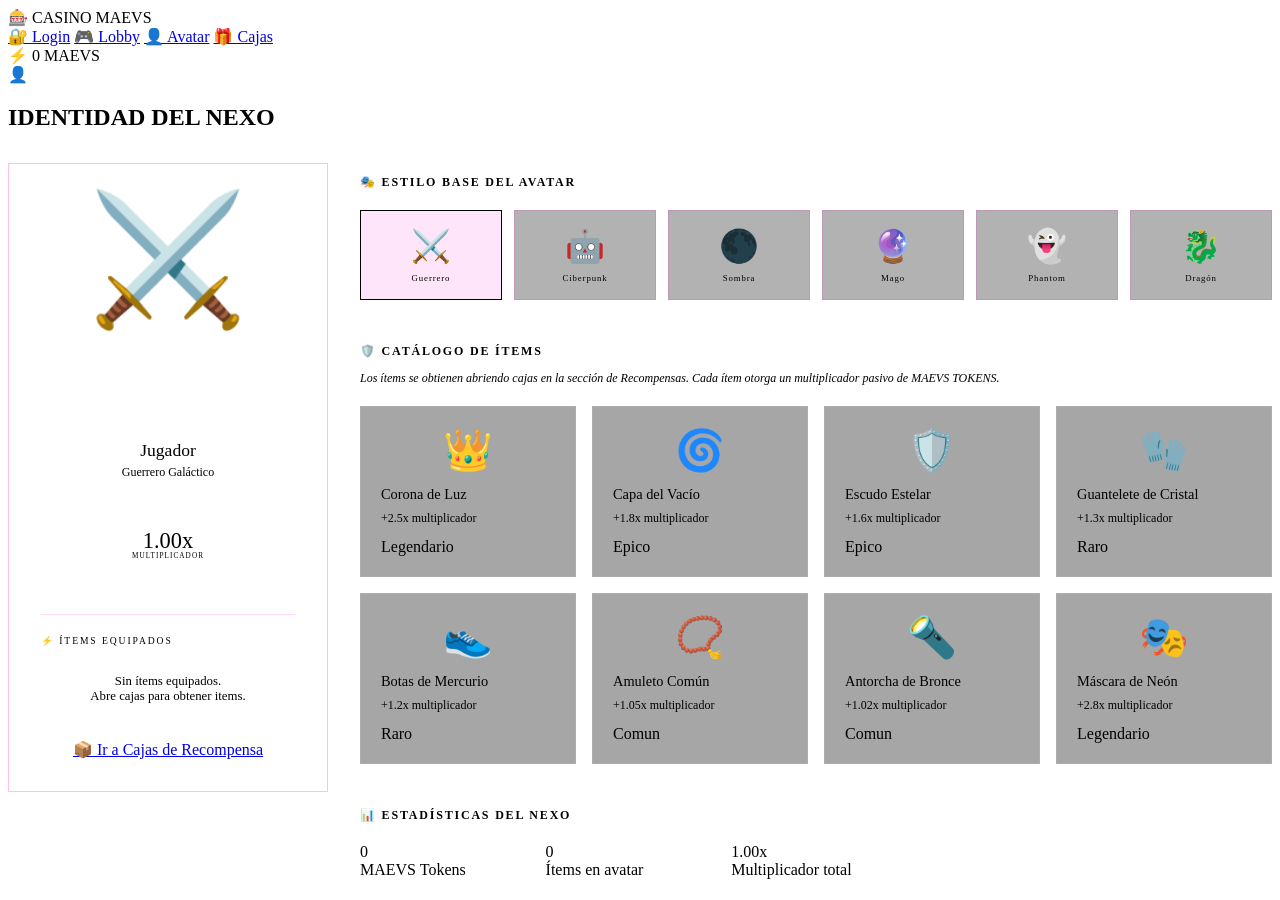
==== Frontend/avatar.html @ ef19ae99 "Add files via upload" ====
<!DOCTYPE html>
<html lang="es">
<head>
  <meta charset="UTF-8" />
  <meta name="viewport" content="width=device-width, initial-scale=1.0" />
  <title>Casino Maevs — Avatar</title>
  <link rel="stylesheet" href="assets/css/main.css" />
  <style>
    .avatar-bg {
      position: fixed; inset: 0; z-index: 0;
      background:
        radial-gradient(ellipse 60% 50% at 30% 20%, rgba(255,0,200,0.07) 0%, transparent 65%),
        radial-gradient(ellipse 50% 40% at 75% 80%, rgba(0,245,255,0.05) 0%, transparent 60%),
        var(--bg-void);
    }

    /* ── AVATAR LAYOUT ── */
    .avatar-layout {
      display: grid;
      grid-template-columns: 320px 1fr;
      gap: 2rem;
      align-items: start;
    }

    @media (max-width: 900px) {
      .avatar-layout { grid-template-columns: 1fr; }
    }

    /* ── AVATAR PREVIEW ── */
    .avatar-preview-card {
      background: var(--bg-card);
      border: 1px solid rgba(255,0,200,0.25);
      border-radius: var(--radius-lg);
      padding: 2rem;
      text-align: center;
      position: sticky;
      top: 80px;
    }

    .avatar-preview-card::before {
      content: '';
      position: absolute; top: 0; left: 0; right: 0; height: 2px;
      background: linear-gradient(90deg, var(--neon-magenta), var(--neon-cyan));
      border-radius: var(--radius-lg) var(--radius-lg) 0 0;
    }

    .avatar-figure {
      width: 180px; height: 220px;
      margin: 0 auto 1.5rem;
      position: relative;
      display: flex; align-items: center; justify-content: center;
    }

    /* SVG-based avatar layers */
    .avatar-svg-wrap {
      width: 100%; height: 100%;
      position: relative;
    }

    .avatar-base {
      font-size: 8rem;
      line-height: 1;
      display: block;
      filter: drop-shadow(0 0 20px var(--neon-magenta));
      animation: avatarFloat 4s ease-in-out infinite;
    }

    @keyframes avatarFloat {
      0%, 100% { transform: translateY(0); }
      50% { transform: translateY(-8px); }
    }

    .avatar-accessory {
      position: absolute;
      font-size: 2.5rem;
      filter: drop-shadow(0 0 10px var(--neon-gold));
    }

    .acc-top    { top: 0; left: 50%; transform: translateX(-50%); }
    .acc-middle { top: 40%; right: 0; }
    .acc-bottom { bottom: 0; left: 50%; transform: translateX(-50%); }

    .avatar-name {
      font-family: var(--font-display);
      font-size: 1.1rem;
      color: var(--neon-magenta);
      text-shadow: var(--shadow-magenta);
      margin-bottom: 0.25rem;
    }

    .avatar-style {
      font-family: var(--font-mono);
      font-size: 0.75rem;
      color: var(--text-dim);
      margin-bottom: 1.25rem;
    }

    /* ── MULTIPLIER RING ── */
    .mult-ring {
      display: inline-flex;
      align-items: center;
      justify-content: center;
      width: 90px; height: 90px;
      border-radius: 50%;
      border: 2px solid var(--neon-gold);
      box-shadow: var(--shadow-gold), inset 0 0 20px rgba(255,215,0,0.06);
      flex-direction: column;
      margin: 0 auto 1.5rem;
    }

    .mult-value {
      font-family: var(--font-mono);
      font-size: 1.4rem;
      color: var(--neon-gold);
      line-height: 1;
    }

    .mult-label {
      font-family: var(--font-display);
      font-size: 0.45rem;
      letter-spacing: 0.15em;
      color: var(--text-dim);
    }

    /* ── EQUIPPED LIST ── */
    .equipped-list {
      text-align: left;
      border-top: 1px solid rgba(255,0,200,0.15);
      padding-top: 1.25rem;
    }

    .equipped-title {
      font-family: var(--font-display);
      font-size: 0.6rem;
      letter-spacing: 0.2em;
      color: var(--text-dim);
      text-transform: uppercase;
      margin-bottom: 0.75rem;
    }

    .equipped-item {
      display: flex; align-items: center; gap: 0.75rem;
      padding: 0.6rem 0.75rem;
      background: rgba(255,0,200,0.04);
      border: 1px solid rgba(255,0,200,0.15);
      border-radius: var(--radius-sm);
      margin-bottom: 0.5rem;
      animation: fadeInUp 0.3s ease;
    }

    .equipped-item-icon { font-size: 1.3rem; }

    .equipped-item-info { flex: 1; }

    .equipped-item-name {
      font-family: var(--font-body);
      font-size: 0.85rem;
      color: var(--text-primary);
    }

    .equipped-item-mult {
      font-family: var(--font-mono);
      font-size: 0.7rem;
      color: var(--neon-magenta);
    }

    .empty-equipped {
      text-align: center;
      color: var(--text-dim);
      font-family: var(--font-mono);
      font-size: 0.8rem;
      padding: 1rem;
    }

    /* ── RIGHT PANEL ── */
    .avatar-right { display: flex; flex-direction: column; gap: 2rem; }

    /* ── STYLE SELECTOR ── */
    .style-grid {
      display: grid;
      grid-template-columns: repeat(auto-fill, minmax(130px, 1fr));
      gap: 0.75rem;
    }

    .style-opt {
      padding: 1rem 0.75rem;
      text-align: center;
      background: rgba(0,0,0,0.3);
      border: 1px solid rgba(255,0,200,0.15);
      border-radius: var(--radius-md);
      cursor: pointer;
      transition: var(--transition);
    }

    .style-opt:hover {
      border-color: rgba(255,0,200,0.5);
      background: rgba(255,0,200,0.05);
      transform: translateY(-3px);
    }

    .style-opt.active {
      border-color: var(--neon-magenta);
      background: rgba(255,0,200,0.1);
      box-shadow: var(--shadow-magenta);
    }

    .style-emoji { font-size: 2rem; display: block; margin-bottom: 0.5rem; }
    .style-name {
      font-family: var(--font-display);
      font-size: 0.55rem;
      letter-spacing: 0.1em;
      color: var(--text-secondary);
    }

    .style-opt.active .style-name { color: var(--neon-magenta); }

    /* ── LOOT CATALOG ── */
    .loot-grid {
      display: grid;
      grid-template-columns: repeat(auto-fill, minmax(200px, 1fr));
      gap: 1rem;
    }

    .loot-item {
      background: rgba(0,0,0,0.35);
      border-radius: var(--radius-md);
      padding: 1.25rem;
      border: 1px solid rgba(255,255,255,0.07);
      transition: var(--transition);
      position: relative;
    }

    .loot-item:hover {
      transform: translateY(-4px);
      box-shadow: var(--shadow-cyan);
      border-color: rgba(0,245,255,0.3);
    }

    .loot-item.legendario:hover { box-shadow: var(--shadow-gold); border-color: rgba(255,215,0,0.4); }
    .loot-item.epico:hover { box-shadow: var(--shadow-magenta); border-color: rgba(255,0,200,0.4); }

    .loot-icon { font-size: 2.5rem; text-align: center; display: block; margin-bottom: 0.75rem; }
    .loot-name { font-size: 0.9rem; color: var(--text-primary); margin-bottom: 0.5rem; }
    .loot-mult {
      font-family: var(--font-mono);
      font-size: 0.75rem;
      color: var(--neon-gold);
      margin-bottom: 0.75rem;
    }

    .info-note {
      font-family: var(--font-mono);
      font-size: 0.75rem;
      color: var(--text-dim);
      font-style: italic;
    }
  </style>
</head>
<body>

  <div class="avatar-bg"></div>
  <div class="grid-bg"></div>
  <div id="toast-container"></div>

  <nav class="navbar">
    <span class="navbar-logo">🎰 CASINO <span>MAEVS</span></span>
    <div class="navbar-links">
      <a href="index.html" class="nav-link">🔐 Login</a>
      <a href="lobby.html" class="nav-link">🎮 Lobby</a>
      <a href="avatar.html" class="nav-link active">👤 Avatar</a>
      <a href="rewards.html" class="nav-link">🎁 Cajas</a>
    </div>
    <div class="navbar-tokens">⚡ <span id="nav-tokens">0</span> MAEVS</div>
  </nav>

  <div class="page-content">

    <div class="section-header" style="margin-bottom:2rem;">
      <div class="section-icon">👤</div>
      <h2>IDENTIDAD DEL NEXO</h2>
    </div>

    <div class="avatar-layout">

      <!-- LEFT: Avatar Preview -->
      <div class="avatar-preview-card fade-in">
        <div class="avatar-figure">
          <div class="avatar-svg-wrap">
            <span class="avatar-base" id="avatar-emoji">⚔️</span>
            <span class="avatar-accessory acc-top"    id="acc-top"></span>
            <span class="avatar-accessory acc-middle" id="acc-mid"></span>
            <span class="avatar-accessory acc-bottom" id="acc-bot"></span>
          </div>
        </div>

        <div class="avatar-name" id="avatar-username">Jugador</div>
        <div class="avatar-style" id="avatar-style-label">Guerrero Galáctico</div>

        <div class="mult-ring">
          <div class="mult-value" id="mult-display">1.00x</div>
          <div class="mult-label">MULTIPLICADOR</div>
        </div>

        <div class="equipped-list">
          <div class="equipped-title">⚡ Ítems equipados</div>
          <div id="equipped-items-list">
            <div class="empty-equipped">Sin ítems equipados.<br/>Abre cajas para obtener items.</div>
          </div>
        </div>

        <div style="margin-top:1.25rem;">
          <a href="rewards.html" class="btn btn-gold" style="width:100%;justify-content:center;">
            📦 Ir a Cajas de Recompensa
          </a>
        </div>
      </div>

      <!-- RIGHT: Customization -->
      <div class="avatar-right">

        <!-- Style Selector -->
        <div class="card card-magenta fade-in">
          <h3 style="color:var(--neon-magenta);margin-bottom:1.25rem;font-size:0.75rem;letter-spacing:0.15em;">
            🎭 ESTILO BASE DEL AVATAR
          </h3>
          <div class="style-grid">
            <div class="style-opt active" data-style="Guerrero Galáctico" data-emoji="⚔️" onclick="selectStyle(this)">
              <span class="style-emoji">⚔️</span>
              <div class="style-name">Guerrero</div>
            </div>
            <div class="style-opt" data-style="Ciberpunk" data-emoji="🤖" onclick="selectStyle(this)">
              <span class="style-emoji">🤖</span>
              <div class="style-name">Ciberpunk</div>
            </div>
            <div class="style-opt" data-style="Sombra del Vacío" data-emoji="🌑" onclick="selectStyle(this)">
              <span class="style-emoji">🌑</span>
              <div class="style-name">Sombra</div>
            </div>
            <div class="style-opt" data-style="Mago Cuántico" data-emoji="🔮" onclick="selectStyle(this)">
              <span class="style-emoji">🔮</span>
              <div class="style-name">Mago</div>
            </div>
            <div class="style-opt" data-style="Neon Phantom" data-emoji="👻" onclick="selectStyle(this)">
              <span class="style-emoji">👻</span>
              <div class="style-name">Phantom</div>
            </div>
            <div class="style-opt" data-style="Dragón Digital" data-emoji="🐉" onclick="selectStyle(this)">
              <span class="style-emoji">🐉</span>
              <div class="style-name">Dragón</div>
            </div>
          </div>
        </div>

        <!-- Item Catalog -->
        <div class="card fade-in" style="animation-delay:0.1s;">
          <h3 style="color:var(--neon-cyan);margin-bottom:0.5rem;font-size:0.75rem;letter-spacing:0.15em;">
            🛡️ CATÁLOGO DE ÍTEMS
          </h3>
          <p class="info-note" style="margin-bottom:1.25rem;">
            Los ítems se obtienen abriendo cajas en la sección de Recompensas. Cada ítem otorga un multiplicador pasivo de MAEVS TOKENS.
          </p>
          <div class="loot-grid" id="loot-catalog">
            <!-- Populated by JS -->
          </div>
        </div>

        <!-- Stats -->
        <div class="card fade-in" style="animation-delay:0.2s;">
          <h3 style="color:var(--neon-cyan);margin-bottom:1.25rem;font-size:0.75rem;letter-spacing:0.15em;">
            📊 ESTADÍSTICAS DEL NEXO
          </h3>
          <div style="display:grid;grid-template-columns:repeat(auto-fill,minmax(140px,1fr));gap:1rem;">
            <div class="stat-box"><div class="stat-value" id="stat-tokens">0</div><div class="stat-label">MAEVS Tokens</div></div>
            <div class="stat-box"><div class="stat-value" id="stat-items-count">0</div><div class="stat-label">Ítems en avatar</div></div>
            <div class="stat-box"><div class="stat-value" id="stat-mult-stat">1.00x</div><div class="stat-label">Multiplicador total</div></div>
          </div>
        </div>

      </div>
    </div>
  </div>

  <script>
    const API = 'http://localhost:5000';

    function toast(msg, type='info') {
      const t = document.createElement('div');
      t.className = `toast toast-${type}`;
      t.textContent = msg;
      document.getElementById('toast-container').appendChild(t);
      setTimeout(() => t.remove(), 3500);
    }

    const lootPool = [
      { nombre: 'Corona de Luz',        rareza: 'Legendario', mult: 2.50, emoji: '👑' },
      { nombre: 'Capa del Vacío',        rareza: 'Epico',      mult: 1.80, emoji: '🌀' },
      { nombre: 'Escudo Estelar',        rareza: 'Epico',      mult: 1.60, emoji: '🛡️' },
      { nombre: 'Guantelete de Cristal', rareza: 'Raro',       mult: 1.30, emoji: '🧤' },
      { nombre: 'Botas de Mercurio',     rareza: 'Raro',       mult: 1.20, emoji: '👟' },
      { nombre: 'Amuleto Común',         rareza: 'Comun',      mult: 1.05, emoji: '📿' },
      { nombre: 'Antorcha de Bronce',    rareza: 'Comun',      mult: 1.02, emoji: '🔦' },
      { nombre: 'Máscara de Neón',       rareza: 'Legendario', mult: 2.80, emoji: '🎭' },
    ];

    function renderCatalog() {
      document.getElementById('loot-catalog').innerHTML = lootPool.map(item => `
        <div class="loot-item ${item.rareza.toLowerCase()}">
          <span class="loot-icon">${item.emoji}</span>
          <div class="loot-name">${item.nombre}</div>
          <div class="loot-mult">+${item.mult}x multiplicador</div>
          <span class="badge badge-${item.rareza.toLowerCase()}">${item.rareza}</span>
        </div>
      `).join('');
    }

    async function loadUser() {
      try {
        const res = await fetch(`${API}/api/usuario`);
        if (!res.ok) return;
        const d = await res.json();

        document.getElementById('nav-tokens').textContent    = d.tokens.toLocaleString();
        document.getElementById('avatar-username').textContent = d.username;
        document.getElementById('avatar-style-label').textContent = d.avatarEstilo;
        document.getElementById('stat-tokens').textContent     = d.tokens.toLocaleString();
        document.getElementById('stat-items-count').textContent = d.itemsEquipados.length;

        const mult = (1 + d.multiplicador).toFixed(2) + 'x';
        document.getElementById('mult-display').textContent    = mult;
        document.getElementById('stat-mult-stat').textContent  = mult;

        // Match style emoji
        const styleMap = { 'Guerrero Galáctico':'⚔️', 'Ciberpunk':'🤖', 'Sombra del Vacío':'🌑', 'Mago Cuántico':'🔮', 'Neon Phantom':'👻', 'Dragón Digital':'🐉' };
        document.getElementById('avatar-emoji').textContent = styleMap[d.avatarEstilo] || '⚔️';

        // Equipped items
        if (d.itemsEquipados.length > 0) {
          const accIcons = ['acc-top','acc-mid','acc-bot'];
          const emojiMap = { 'Corona':'👑', 'Capa':'🌀', 'Escudo':'🛡️', 'Guantelete':'🧤', 'Botas':'👟', 'Amuleto':'📿', 'Antorcha':'🔦', 'Máscara':'🎭' };

          d.itemsEquipados.forEach((item, i) => {
            const emoji = Object.entries(emojiMap).find(([k]) => item.includes(k))?.[1] || '✨';
            if (i < 3) document.getElementById(accIcons[i]).textContent = emoji;
          });

          document.getElementById('equipped-items-list').innerHTML = d.itemsEquipados.map(item => {
            const found = lootPool.find(l => item.includes(l.nombre));
            return `<div class="equipped-item">
              <span class="equipped-item-icon">${found?.emoji || '✨'}</span>
              <div class="equipped-item-info">
                <div class="equipped-item-name">${found?.nombre || item}</div>
                <div class="equipped-item-mult">+${found?.mult || '?'}x mult</div>
              </div>
              ${found ? `<span class="badge badge-${found.rareza.toLowerCase()}">${found.rareza}</span>` : ''}
            </div>`;
          }).join('');
        }

        // Mark active style
        document.querySelectorAll('.style-opt').forEach(opt => {
          opt.classList.toggle('active', opt.dataset.style === d.avatarEstilo);
        });
      } catch { /* offline */ }
    }

    function selectStyle(el) {
      document.querySelectorAll('.style-opt').forEach(o => o.classList.remove('active'));
      el.classList.add('active');
      const emoji = el.dataset.emoji;
      const name  = el.dataset.style;
      document.getElementById('avatar-emoji').textContent = emoji;
      document.getElementById('avatar-style-label').textContent = name;
      toast(`✅ Estilo "${name}" seleccionado`, 'success');
    }

    renderCatalog();
    loadUser();
  </script>
</body>
</html>
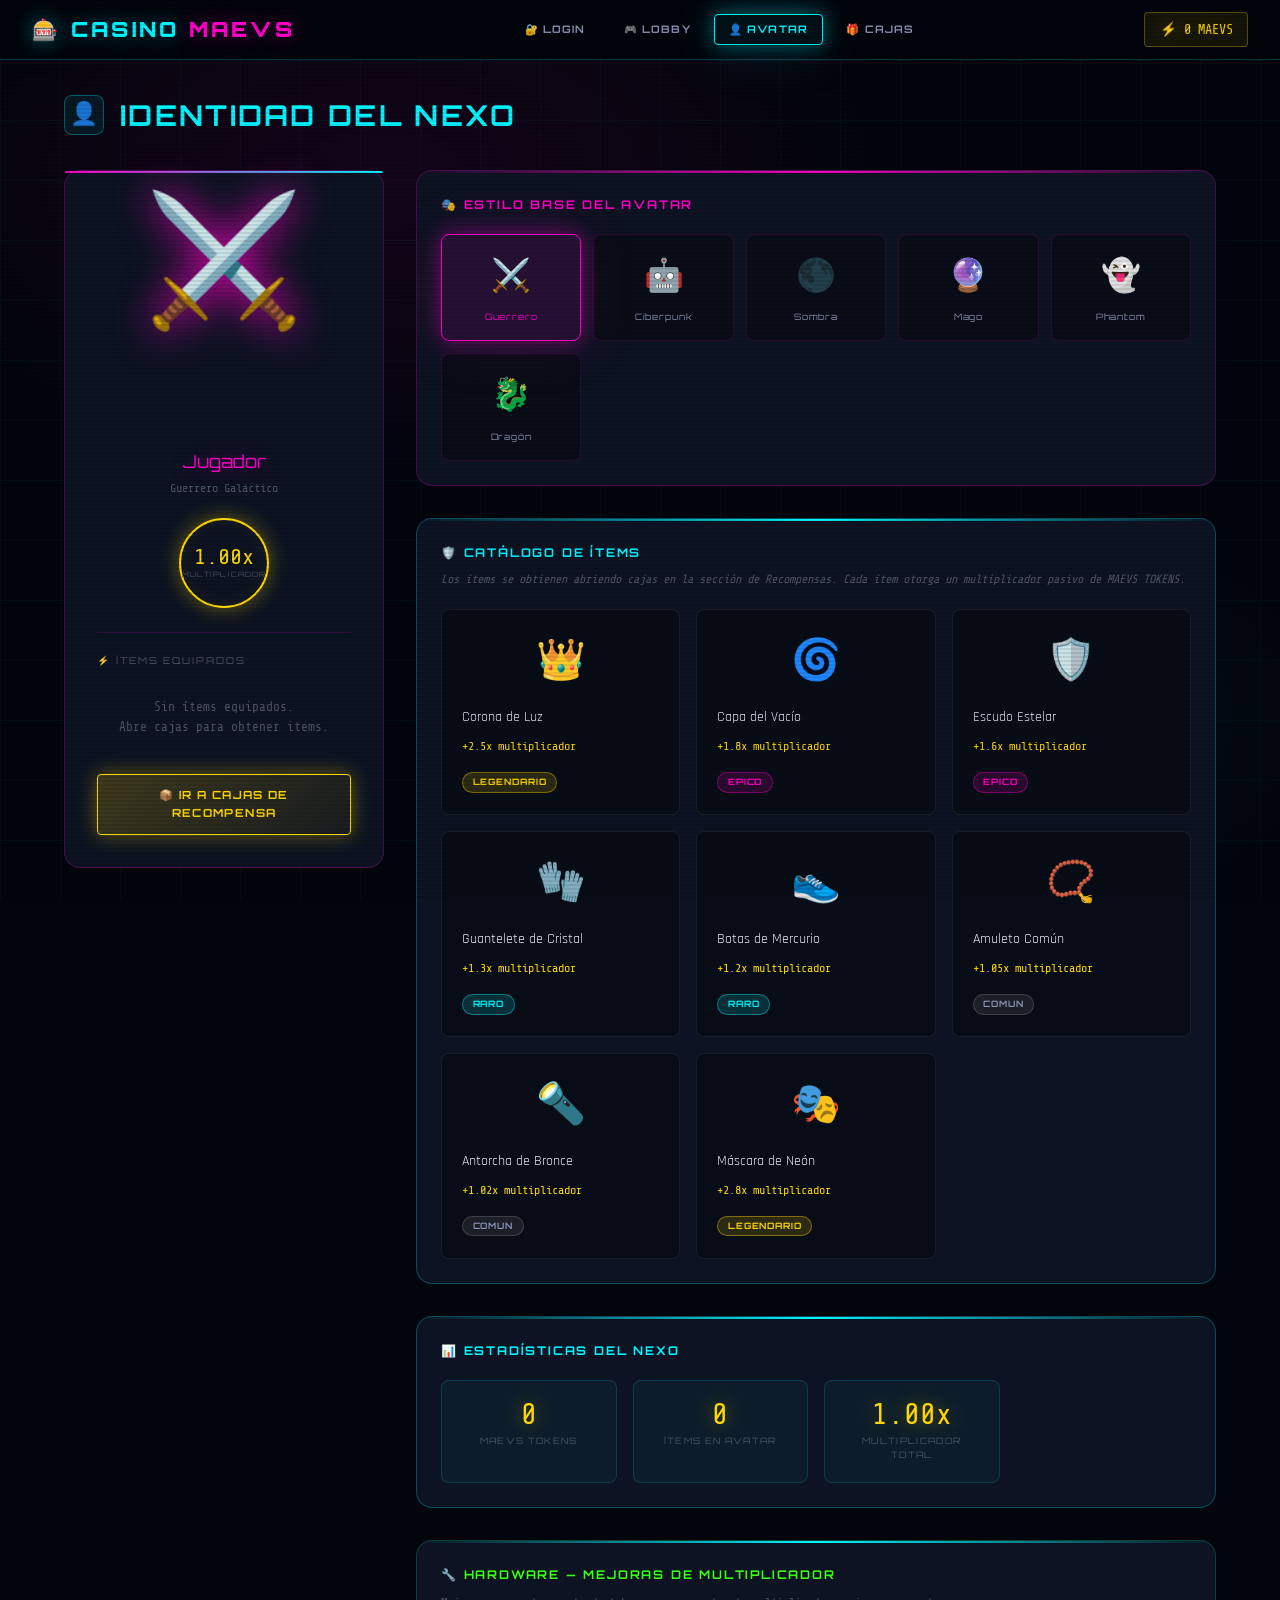
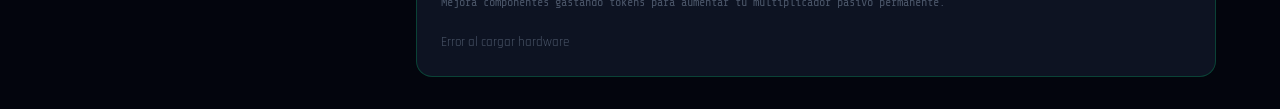
==== commit 5e678590: "Implement hardware upgrades section in avatar.html Added hardware upgrades section with functionalit" ====
--- a/Frontend/avatar.html
+++ b/Frontend/avatar.html
@@ -254,6 +254,24 @@
       color: var(--text-dim);
       font-style: italic;
     }
+
+    /* ── HARDWARE CARD ── */
+    .hw-item {
+      background: rgba(0,255,136,0.03);
+      border: 1px solid rgba(0,255,136,0.15);
+      border-radius: var(--radius-md);
+      padding: 0.9rem 1rem;
+      display: flex; align-items: center; gap: 0.75rem; flex-wrap: wrap;
+    }
+    .hw-icon { font-size: 1.5rem; flex-shrink: 0; }
+    .hw-info { flex: 1; min-width: 120px; }
+    .hw-name { font-family: var(--font-display); font-size: 0.72rem; letter-spacing: 0.08em; color: var(--neon-green); margin-bottom: 3px; }
+    .hw-level { font-family: var(--font-mono); font-size: 0.68rem; color: var(--text-secondary); }
+    .hw-bonus { font-family: var(--font-mono); font-size: 0.75rem; color: var(--neon-gold); }
+    .hw-track { flex: 1; min-width: 80px; }
+    .hw-bar { height: 5px; background: rgba(0,255,136,0.1); border-radius: 3px; overflow: hidden; }
+    .hw-fill { height: 100%; background: linear-gradient(90deg, var(--neon-green), var(--neon-cyan)); border-radius: 3px; transition: width 0.4s ease; }
+    .hw-cost { font-family: var(--font-mono); font-size: 0.62rem; color: var(--text-dim); margin-top: 3px; }
   </style>
 </head>
 <body>
@@ -373,6 +391,19 @@
             <div class="stat-box"><div class="stat-value" id="stat-tokens">0</div><div class="stat-label">MAEVS Tokens</div></div>
             <div class="stat-box"><div class="stat-value" id="stat-items-count">0</div><div class="stat-label">Ítems en avatar</div></div>
             <div class="stat-box"><div class="stat-value" id="stat-mult-stat">1.00x</div><div class="stat-label">Multiplicador total</div></div>
+          </div>
+        </div>
+
+        <!-- Hardware Upgrades (NUEVO) -->
+        <div class="card fade-in" style="animation-delay:0.3s; border-color:rgba(0,255,136,0.2);">
+          <h3 style="color:var(--neon-green);margin-bottom:0.5rem;font-size:0.75rem;letter-spacing:0.15em;">
+            🔧 HARDWARE — Mejoras de Multiplicador
+          </h3>
+          <p style="font-family:var(--font-mono);font-size:0.75rem;color:var(--text-dim);margin-bottom:1.25rem;">
+            Mejora componentes gastando tokens para aumentar tu multiplicador pasivo permanente.
+          </p>
+          <div id="hardware-list" style="display:flex;flex-direction:column;gap:0.75rem;">
+            <div style="color:var(--text-dim);font-size:0.8rem;">⟳ Cargando componentes...</div>
           </div>
         </div>
 
@@ -473,8 +504,57 @@
       toast(`✅ Estilo "${name}" seleccionado`, 'success');
     }
 
+    // ── HARDWARE ──
+    async function loadHardware() {
+      try {
+        const res = await fetch(`${API}/api/hardware/componentes`);
+        if (!res.ok) return;
+        const componentes = await res.json();
+        const container = document.getElementById('hardware-list');
+        if (!componentes.length) {
+          container.innerHTML = '<div style="color:var(--text-dim);font-size:0.8rem;">Sin componentes disponibles</div>';
+          return;
+        }
+        const hwIcons = ['🖥️', '⚙️', '💾'];
+        container.innerHTML = componentes.map((c, i) => {
+          const pct = Math.round((c.nivel / c.nivelMaximo) * 100);
+          const maxed = c.nivel >= c.nivelMaximo;
+          return `
+            <div class="hw-item">
+              <span class="hw-icon">${hwIcons[i] || '🔧'}</span>
+              <div class="hw-info">
+                <div class="hw-name">${c.nombre}</div>
+                <div class="hw-level">Nivel ${c.nivel} / ${c.nivelMaximo}</div>
+                <div class="hw-bonus">+${(c.bonus * 100).toFixed(0)}% bonus</div>
+              </div>
+              <div class="hw-track">
+                <div class="hw-bar"><div class="hw-fill" style="width:${pct}%"></div></div>
+                <div class="hw-cost">${maxed ? '✅ Nivel máximo' : `Costo: ${Math.round(c.costoProxima)} tokens`}</div>
+              </div>
+              ${!maxed ? `<button class="btn btn-cyan btn-sm" style="flex-shrink:0;" onclick="mejorarHardware(${c.id})">▲ MEJORAR</button>` : '<span style="color:var(--neon-gold);font-size:0.65rem;font-family:var(--font-display);">MAX</span>'}
+            </div>
+          `;
+        }).join('');
+      } catch { document.getElementById('hardware-list').innerHTML = '<div style="color:var(--text-dim);font-size:0.8rem;">Error al cargar hardware</div>'; }
+    }
+
+    async function mejorarHardware(id) {
+      try {
+        const res = await fetch(`${API}/api/hardware/mejorar/${id}`, { method: 'POST' });
+        const d = await res.json();
+        if (res.ok && d.exito) {
+          toast(`🔧 ¡Componente mejorado! Multiplicador: ${d.multiplicadorTotal.toFixed(2)}x | Saldo: ${Math.round(d.saldoActual)} MAEVS`, 'success');
+          loadUser();
+          loadHardware();
+        } else {
+          toast(d.mensaje || '⚠ Sin fondos suficientes para mejorar', 'error');
+        }
+      } catch { toast('Error al mejorar componente', 'error'); }
+    }
+
     renderCatalog();
     loadUser();
+    loadHardware();
   </script>
 </body>
 </html>
--- a/Frontend/assets/css/main.css
+++ b/Frontend/assets/css/main.css
@@ -0,0 +1,478 @@
+/* ═══════════════════════════════════════════════════════
+   CASINO MAEVS — GLOBAL STYLES
+   Tema: Cyberpunk Neon / Dark Luxury
+   ═══════════════════════════════════════════════════════ */
+
+@import url('https://fonts.googleapis.com/css2?family=Orbitron:wght@400;700;900&family=Rajdhani:wght@300;400;600;700&family=Share+Tech+Mono&display=swap');
+
+/* ── VARIABLES ────────────────────────────────────────── */
+:root {
+  --bg-void:      #03050d;
+  --bg-deep:      #070b18;
+  --bg-card:      #0d1322;
+  --bg-glass:     rgba(13, 19, 34, 0.85);
+
+  --neon-cyan:    #00f5ff;
+  --neon-magenta: #ff00c8;
+  --neon-gold:    #ffd700;
+  --neon-green:   #39ff14;
+  --neon-red:     #ff2052;
+
+  --text-primary:   #e8eaf6;
+  --text-secondary: #8892b0;
+  --text-dim:       #4a5568;
+
+  --border-neon:  1px solid rgba(0,245,255,0.25);
+  --border-magenta: 1px solid rgba(255,0,200,0.3);
+
+  --shadow-cyan:  0 0 20px rgba(0,245,255,0.4), 0 0 60px rgba(0,245,255,0.15);
+  --shadow-magenta: 0 0 20px rgba(255,0,200,0.4), 0 0 60px rgba(255,0,200,0.15);
+  --shadow-gold:  0 0 20px rgba(255,215,0,0.4);
+
+  --font-display: 'Orbitron', monospace;
+  --font-body:    'Rajdhani', sans-serif;
+  --font-mono:    'Share Tech Mono', monospace;
+
+  --radius-sm: 4px;
+  --radius-md: 8px;
+  --radius-lg: 16px;
+
+  --transition: all 0.25s cubic-bezier(0.4, 0, 0.2, 1);
+}
+
+/* ── RESET & BASE ─────────────────────────────────────── */
+*, *::before, *::after { box-sizing: border-box; margin: 0; padding: 0; }
+
+html { scroll-behavior: smooth; }
+
+body {
+  background-color: var(--bg-void);
+  color: var(--text-primary);
+  font-family: var(--font-body);
+  font-size: 16px;
+  line-height: 1.6;
+  min-height: 100vh;
+  overflow-x: hidden;
+  cursor: default;
+}
+
+/* ── SCANLINES OVERLAY ────────────────────────────────── */
+body::before {
+  content: '';
+  position: fixed;
+  inset: 0;
+  background: repeating-linear-gradient(
+    0deg,
+    transparent,
+    transparent 2px,
+    rgba(0,0,0,0.08) 2px,
+    rgba(0,0,0,0.08) 4px
+  );
+  pointer-events: none;
+  z-index: 9999;
+}
+
+/* ── SCROLLBAR ────────────────────────────────────────── */
+::-webkit-scrollbar { width: 6px; }
+::-webkit-scrollbar-track { background: var(--bg-deep); }
+::-webkit-scrollbar-thumb { background: var(--neon-cyan); border-radius: 3px; }
+
+/* ── TYPOGRAPHY ───────────────────────────────────────── */
+h1, h2, h3 { font-family: var(--font-display); text-transform: uppercase; letter-spacing: 0.08em; }
+
+h1 { font-size: clamp(1.8rem, 4vw, 3rem); font-weight: 900; }
+h2 { font-size: clamp(1.2rem, 2.5vw, 1.8rem); font-weight: 700; }
+h3 { font-size: 1rem; font-weight: 700; }
+
+a { color: var(--neon-cyan); text-decoration: none; transition: var(--transition); }
+a:hover { color: var(--neon-magenta); text-shadow: var(--shadow-magenta); }
+
+/* ── GLOW TEXT ────────────────────────────────────────── */
+.glow-cyan    { color: var(--neon-cyan);    text-shadow: var(--shadow-cyan); }
+.glow-magenta { color: var(--neon-magenta); text-shadow: var(--shadow-magenta); }
+.glow-gold    { color: var(--neon-gold);    text-shadow: var(--shadow-gold); }
+
+/* ── ANIMATED BG GRID ─────────────────────────────────── */
+.grid-bg {
+  position: fixed;
+  inset: 0;
+  background-image:
+    linear-gradient(rgba(0,245,255,0.04) 1px, transparent 1px),
+    linear-gradient(90deg, rgba(0,245,255,0.04) 1px, transparent 1px);
+  background-size: 60px 60px;
+  animation: gridPulse 8s ease-in-out infinite;
+  pointer-events: none;
+  z-index: 0;
+}
+
+@keyframes gridPulse {
+  0%, 100% { opacity: 0.5; }
+  50% { opacity: 1; }
+}
+
+/* ── NAVBAR ───────────────────────────────────────────── */
+.navbar {
+  position: sticky;
+  top: 0;
+  z-index: 100;
+  background: rgba(3,5,13,0.92);
+  backdrop-filter: blur(20px);
+  border-bottom: 1px solid rgba(0,245,255,0.2);
+  padding: 0.75rem 2rem;
+  display: flex;
+  align-items: center;
+  justify-content: space-between;
+  gap: 1rem;
+}
+
+.navbar-logo {
+  font-family: var(--font-display);
+  font-size: 1.3rem;
+  font-weight: 900;
+  color: var(--neon-cyan);
+  text-shadow: var(--shadow-cyan);
+  letter-spacing: 0.15em;
+}
+
+.navbar-logo span { color: var(--neon-magenta); text-shadow: var(--shadow-magenta); }
+
+.navbar-links { display: flex; gap: 0.5rem; align-items: center; flex-wrap: wrap; }
+
+.nav-link {
+  font-family: var(--font-display);
+  font-size: 0.65rem;
+  font-weight: 700;
+  letter-spacing: 0.1em;
+  color: var(--text-secondary);
+  padding: 0.4rem 0.9rem;
+  border: 1px solid transparent;
+  border-radius: var(--radius-sm);
+  transition: var(--transition);
+  text-transform: uppercase;
+}
+
+.nav-link:hover, .nav-link.active {
+  color: var(--neon-cyan);
+  border-color: var(--neon-cyan);
+  box-shadow: var(--shadow-cyan);
+  background: rgba(0,245,255,0.05);
+}
+
+.navbar-tokens {
+  font-family: var(--font-mono);
+  font-size: 0.85rem;
+  color: var(--neon-gold);
+  text-shadow: var(--shadow-gold);
+  background: rgba(255,215,0,0.08);
+  border: 1px solid rgba(255,215,0,0.3);
+  padding: 0.35rem 0.9rem;
+  border-radius: var(--radius-sm);
+  white-space: nowrap;
+}
+
+/* ── BUTTONS ──────────────────────────────────────────── */
+.btn {
+  display: inline-flex;
+  align-items: center;
+  justify-content: center;
+  gap: 0.5rem;
+  font-family: var(--font-display);
+  font-size: 0.7rem;
+  font-weight: 700;
+  letter-spacing: 0.12em;
+  text-transform: uppercase;
+  border: none;
+  border-radius: var(--radius-sm);
+  padding: 0.75rem 1.5rem;
+  cursor: pointer;
+  transition: var(--transition);
+  position: relative;
+  overflow: hidden;
+}
+
+.btn::before {
+  content: '';
+  position: absolute;
+  inset: 0;
+  background: linear-gradient(135deg, rgba(255,255,255,0.1), transparent);
+  opacity: 0;
+  transition: var(--transition);
+}
+
+.btn:hover::before { opacity: 1; }
+
+.btn-cyan {
+  background: linear-gradient(135deg, rgba(0,245,255,0.15), rgba(0,245,255,0.05));
+  color: var(--neon-cyan);
+  border: 1px solid var(--neon-cyan);
+  box-shadow: var(--shadow-cyan), inset 0 1px 0 rgba(0,245,255,0.2);
+}
+
+.btn-cyan:hover {
+  background: rgba(0,245,255,0.25);
+  transform: translateY(-2px);
+  box-shadow: 0 0 30px rgba(0,245,255,0.6), 0 0 80px rgba(0,245,255,0.25);
+}
+
+.btn-magenta {
+  background: linear-gradient(135deg, rgba(255,0,200,0.15), rgba(255,0,200,0.05));
+  color: var(--neon-magenta);
+  border: 1px solid var(--neon-magenta);
+  box-shadow: var(--shadow-magenta);
+}
+
+.btn-magenta:hover {
+  background: rgba(255,0,200,0.25);
+  transform: translateY(-2px);
+  box-shadow: 0 0 30px rgba(255,0,200,0.6), 0 0 80px rgba(255,0,200,0.25);
+}
+
+.btn-gold {
+  background: linear-gradient(135deg, rgba(255,215,0,0.2), rgba(255,215,0,0.05));
+  color: var(--neon-gold);
+  border: 1px solid var(--neon-gold);
+  box-shadow: var(--shadow-gold);
+}
+
+.btn-gold:hover {
+  background: rgba(255,215,0,0.3);
+  transform: translateY(-2px);
+  box-shadow: 0 0 30px rgba(255,215,0,0.7);
+}
+
+.btn-danger {
+  background: linear-gradient(135deg, rgba(255,32,82,0.15), rgba(255,32,82,0.05));
+  color: var(--neon-red);
+  border: 1px solid var(--neon-red);
+}
+
+.btn-danger:hover {
+  background: rgba(255,32,82,0.25);
+  transform: translateY(-2px);
+  box-shadow: 0 0 30px rgba(255,32,82,0.5);
+}
+
+.btn:disabled {
+  opacity: 0.35;
+  cursor: not-allowed;
+  transform: none !important;
+}
+
+.btn-lg { padding: 1rem 2.5rem; font-size: 0.85rem; }
+.btn-sm { padding: 0.5rem 1rem; font-size: 0.6rem; }
+
+/* ── CARDS ────────────────────────────────────────────── */
+.card {
+  background: var(--bg-card);
+  border: var(--border-neon);
+  border-radius: var(--radius-lg);
+  padding: 1.5rem;
+  position: relative;
+  overflow: hidden;
+  transition: var(--transition);
+}
+
+.card::before {
+  content: '';
+  position: absolute;
+  top: 0; left: 0; right: 0;
+  height: 2px;
+  background: linear-gradient(90deg, transparent, var(--neon-cyan), transparent);
+}
+
+.card:hover { transform: translateY(-4px); box-shadow: var(--shadow-cyan); }
+
+.card-magenta::before { background: linear-gradient(90deg, transparent, var(--neon-magenta), transparent); }
+.card-magenta { border-color: rgba(255,0,200,0.25); }
+.card-magenta:hover { box-shadow: var(--shadow-magenta); }
+
+.card-gold::before { background: linear-gradient(90deg, transparent, var(--neon-gold), transparent); }
+.card-gold { border-color: rgba(255,215,0,0.25); }
+.card-gold:hover { box-shadow: var(--shadow-gold); }
+
+/* ── INPUT ────────────────────────────────────────────── */
+.input-neon {
+  width: 100%;
+  background: rgba(0,245,255,0.03);
+  border: 1px solid rgba(0,245,255,0.2);
+  border-radius: var(--radius-sm);
+  color: var(--text-primary);
+  font-family: var(--font-body);
+  font-size: 1rem;
+  padding: 0.75rem 1rem;
+  outline: none;
+  transition: var(--transition);
+}
+
+.input-neon:focus {
+  border-color: var(--neon-cyan);
+  box-shadow: 0 0 0 3px rgba(0,245,255,0.1);
+  background: rgba(0,245,255,0.05);
+}
+
+.input-neon::placeholder { color: var(--text-dim); }
+
+/* ── ALERTS / TOASTS ──────────────────────────────────── */
+#toast-container {
+  position: fixed;
+  top: 80px;
+  right: 1.5rem;
+  z-index: 9000;
+  display: flex;
+  flex-direction: column;
+  gap: 0.5rem;
+}
+
+.toast {
+  padding: 0.75rem 1.25rem;
+  border-radius: var(--radius-md);
+  font-family: var(--font-mono);
+  font-size: 0.85rem;
+  border-left: 3px solid;
+  backdrop-filter: blur(20px);
+  animation: toastIn 0.3s ease forwards;
+  max-width: 320px;
+}
+
+.toast-success { background: rgba(57,255,20,0.1);  border-color: var(--neon-green);   color: var(--neon-green); }
+.toast-error   { background: rgba(255,32,82,0.1);   border-color: var(--neon-red);     color: var(--neon-red); }
+.toast-info    { background: rgba(0,245,255,0.1);   border-color: var(--neon-cyan);    color: var(--neon-cyan); }
+.toast-gold    { background: rgba(255,215,0,0.1);   border-color: var(--neon-gold);    color: var(--neon-gold); }
+
+@keyframes toastIn {
+  from { opacity: 0; transform: translateX(50px); }
+  to   { opacity: 1; transform: translateX(0); }
+}
+
+/* ── DIVIDER ──────────────────────────────────────────── */
+.divider {
+  display: flex;
+  align-items: center;
+  gap: 1rem;
+  color: var(--text-dim);
+  font-family: var(--font-display);
+  font-size: 0.6rem;
+  letter-spacing: 0.2em;
+}
+
+.divider::before, .divider::after {
+  content: '';
+  flex: 1;
+  height: 1px;
+  background: linear-gradient(90deg, transparent, rgba(0,245,255,0.3), transparent);
+}
+
+/* ── BADGE ────────────────────────────────────────────── */
+.badge {
+  display: inline-block;
+  padding: 0.15rem 0.6rem;
+  border-radius: 100px;
+  font-family: var(--font-display);
+  font-size: 0.55rem;
+  font-weight: 700;
+  letter-spacing: 0.1em;
+  text-transform: uppercase;
+}
+
+.badge-legendario { background: rgba(255,215,0,0.15); color: var(--neon-gold); border: 1px solid rgba(255,215,0,0.4); }
+.badge-epico      { background: rgba(255,0,200,0.15); color: var(--neon-magenta); border: 1px solid rgba(255,0,200,0.4); }
+.badge-raro       { background: rgba(0,245,255,0.15); color: var(--neon-cyan); border: 1px solid rgba(0,245,255,0.4); }
+.badge-comun      { background: rgba(255,255,255,0.08); color: var(--text-secondary); border: 1px solid rgba(255,255,255,0.15); }
+
+/* ── LOADING SPINNER ──────────────────────────────────── */
+.spinner {
+  width: 24px; height: 24px;
+  border: 2px solid rgba(0,245,255,0.2);
+  border-top-color: var(--neon-cyan);
+  border-radius: 50%;
+  animation: spin 0.7s linear infinite;
+  display: inline-block;
+}
+
+@keyframes spin { to { transform: rotate(360deg); } }
+
+/* ── MAIN LAYOUT ──────────────────────────────────────── */
+.page-content {
+  position: relative;
+  z-index: 1;
+  max-width: 1200px;
+  margin: 0 auto;
+  padding: 2rem 1.5rem;
+}
+
+/* ── SECTION HEADER ───────────────────────────────────── */
+.section-header {
+  display: flex;
+  align-items: center;
+  gap: 1rem;
+  margin-bottom: 2rem;
+}
+
+.section-header h2 { color: var(--neon-cyan); }
+
+.section-icon {
+  width: 40px; height: 40px;
+  display: flex;
+  align-items: center;
+  justify-content: center;
+  font-size: 1.4rem;
+  background: rgba(0,245,255,0.08);
+  border: 1px solid rgba(0,245,255,0.3);
+  border-radius: var(--radius-md);
+}
+
+/* ── STAT BOX ─────────────────────────────────────────── */
+.stat-box {
+  text-align: center;
+  padding: 1.25rem;
+  background: rgba(0,245,255,0.04);
+  border: 1px solid rgba(0,245,255,0.15);
+  border-radius: var(--radius-md);
+}
+
+.stat-value {
+  font-family: var(--font-mono);
+  font-size: 1.8rem;
+  color: var(--neon-gold);
+  text-shadow: var(--shadow-gold);
+  line-height: 1;
+}
+
+.stat-label {
+  font-family: var(--font-display);
+  font-size: 0.55rem;
+  letter-spacing: 0.15em;
+  color: var(--text-dim);
+  text-transform: uppercase;
+  margin-top: 0.3rem;
+}
+
+/* ── FLICKER ANIMATION ────────────────────────────────── */
+@keyframes flicker {
+  0%, 95%, 100% { opacity: 1; }
+  96%            { opacity: 0.7; }
+  97%            { opacity: 1; }
+  98%            { opacity: 0.5; }
+  99%            { opacity: 1; }
+}
+
+/* ── PULSE ────────────────────────────────────────────── */
+@keyframes pulse {
+  0%, 100% { box-shadow: var(--shadow-cyan); }
+  50%       { box-shadow: 0 0 40px rgba(0,245,255,0.8), 0 0 100px rgba(0,245,255,0.3); }
+}
+
+/* ── FADE IN ──────────────────────────────────────────── */
+@keyframes fadeInUp {
+  from { opacity: 0; transform: translateY(20px); }
+  to   { opacity: 1; transform: translateY(0); }
+}
+
+.fade-in { animation: fadeInUp 0.5s ease forwards; }
+
+/* ── RESPONSIVE ───────────────────────────────────────── */
+@media (max-width: 768px) {
+  .navbar { padding: 0.75rem 1rem; }
+  .navbar-logo { font-size: 1rem; }
+  .page-content { padding: 1.5rem 1rem; }
+}
